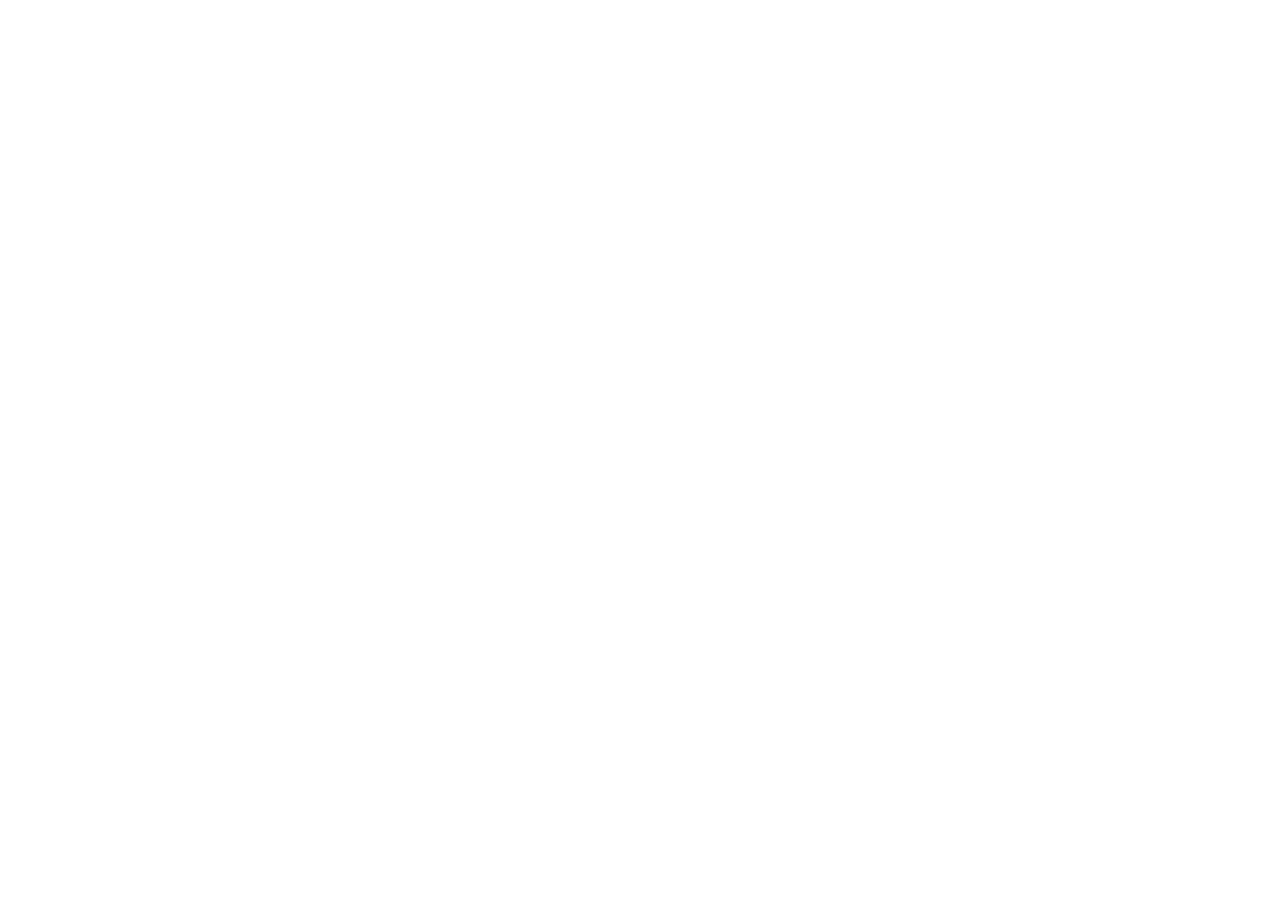
==== LandingPage/index.html @ 7dfa6366 "Landing Page" ====
<!DOCTYPE html>
<html lang="pt-br">
<head>
    <meta charset="UTF-8">
    <meta name="viewport" content="width=device-width, initial-scale=1.0">
    <title>Langing Page</title>
</head>
<body>
    
</body>
</html>
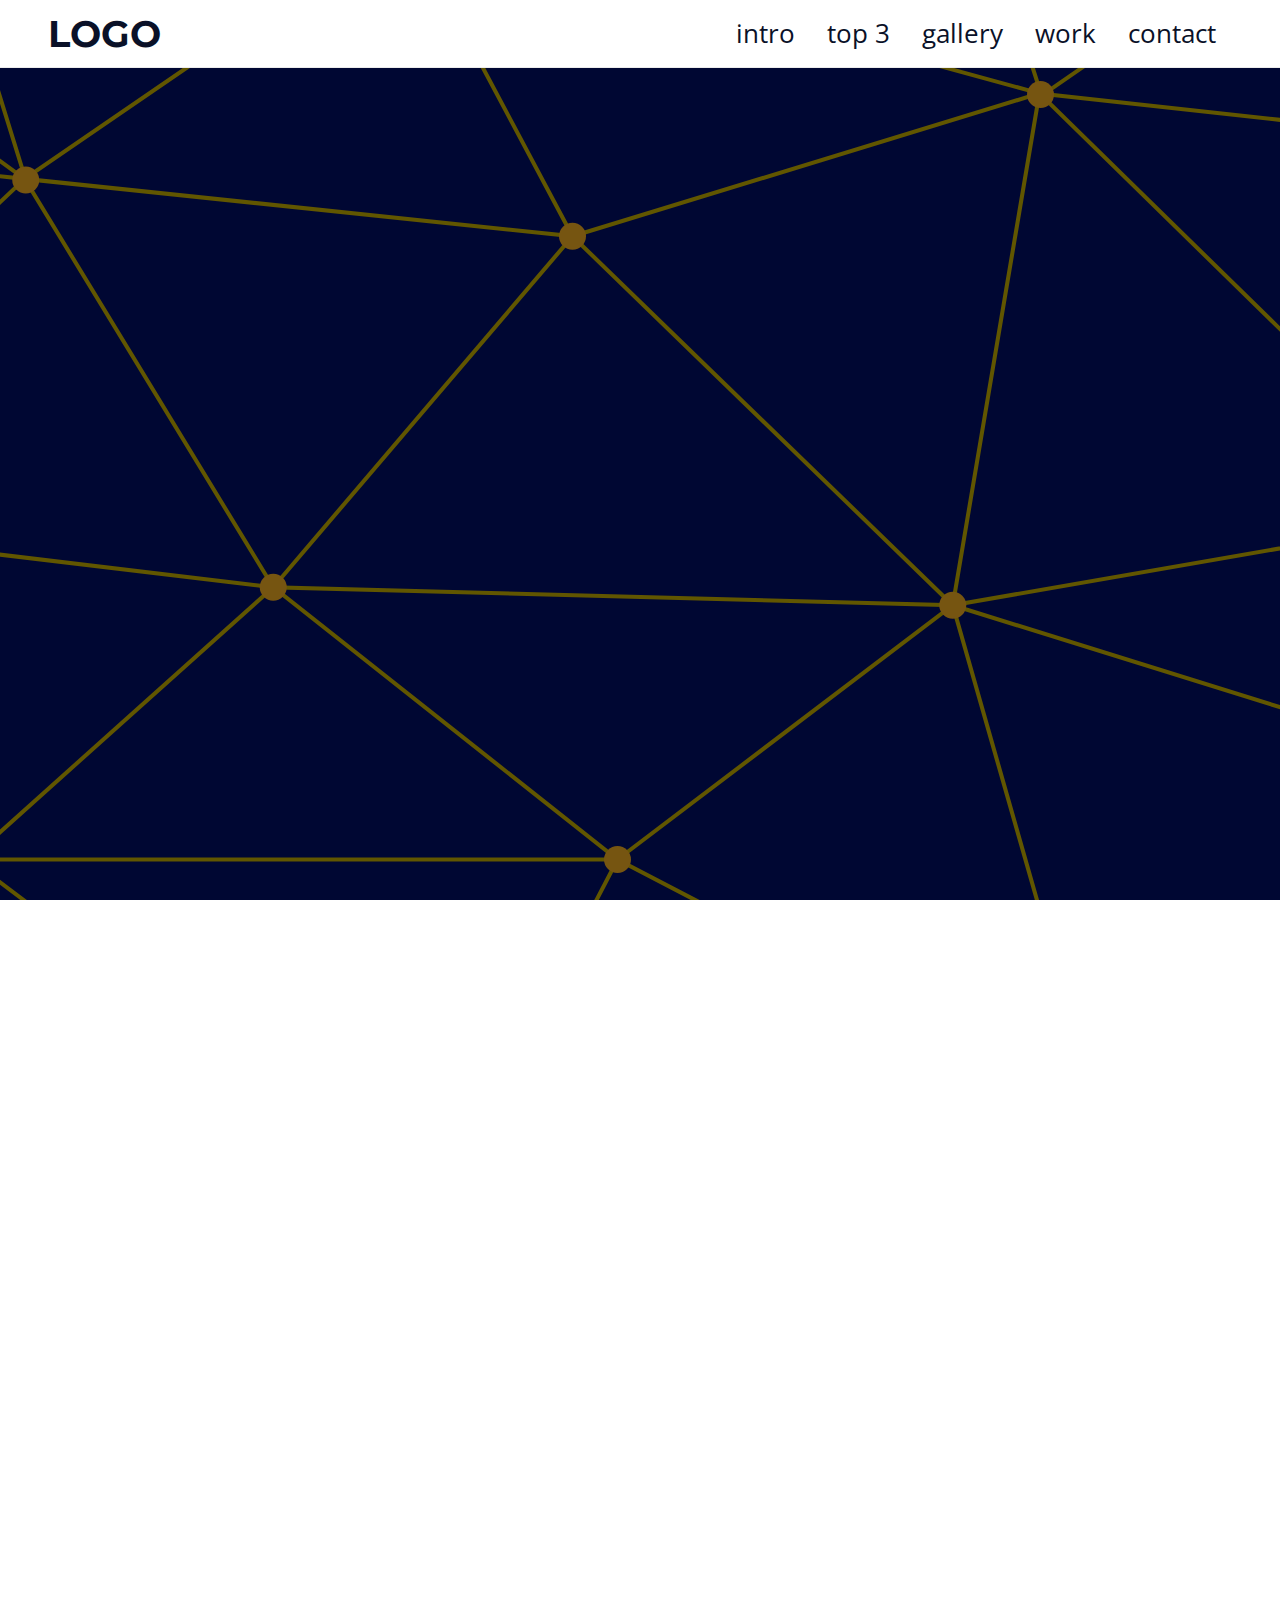
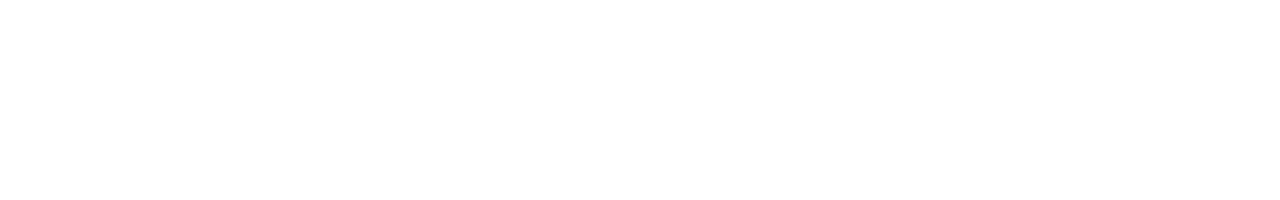
==== commit 5915b6fc: "Criando menu pt2" ====
--- a/LandingPage/index.html
+++ b/LandingPage/index.html
@@ -3,9 +3,29 @@
 <head>
     <meta charset="UTF-8">
     <meta name="viewport" content="width=device-width, initial-scale=1.0">
+    <link rel="stylesheet" href="css/style.css">
+    <link rel="preconnect" href="https://fonts.googleapis.com">
+    <link rel="preconnect" href="https://fonts.gstatic.com" crossorigin>
+    <link href="https://fonts.googleapis.com/css2?family=Montserrat:wght@900&family=Open+Sans:ital,wght@0,400;0,700;1,400&display=swap" rel="stylesheet">
     <title>Langing Page</title>
 </head>
-<body>
-    
+
+<body class="main-bg">
+    <aside class="menu white-bg">
+        <section class="main-content menu-content">
+        <h1><a href="">LOGO</a></h1>
+        <nav>
+            <ul>
+                <li><a href="#intro">intro</a></li>
+                <li><a href="#top 3">top 3</a></li>
+                <li><a href="">gallery</a></li>
+                <li><a href="">work</a></li>
+                <li><a href="">contact</a></li>
+            </ul>
+        </nav>
+        </section>
+    </aside>
+    <section class="section" id="intro"></section>
+    <section class="section white-bg" id="top 3"></section>
 </body>
 </html>--- a/LandingPage/css/style.css
+++ b/LandingPage/css/style.css
@@ -0,0 +1,115 @@
+:root{
+    --primary-color:#0A1128;
+    --white-color: #FFFF;
+    --light-gray-color: #ececec;
+    --secundary-color: crimson;
+    --gap: 3rem;
+}
+
+*{
+    margin: 0;
+    padding: 0;
+}
+
+/*font-family: 'Montserrat', sans-serif;
+font-family: 'Open Sans', sans-serif;*/
+
+html{
+    font-size: 62,5%;
+}
+
+body{
+    font-family: 'Open Sans', sans-serif;
+    font-size: 2rem;
+    color: var(--primary-color);
+}
+
+h1, h2, h3, h4, h5, h6{
+    font-family: 'Montserrat', sans-serif;
+}
+
+h1{
+    font-size: 60px;
+    text-transform: uppercase;
+}
+
+a{
+    text-decoration: none;
+}
+
+.main-bg{
+    background-image: url('../img/main.svg');
+    background-size: cover;
+    background-position: center center;
+    color: var(--white-color);
+}
+
+.white-bg{
+    background: var(--white-color);
+}
+
+.main-content{
+    max-width: 120rem;
+    margin: 0 auto;
+    padding: var(--gap);
+}
+
+.section{
+    min-height: 100vh;
+}
+
+.menu{
+    position: fixed;
+    top: 0;
+    left: 0;
+    right: 0;
+    width: 100%;
+    border-bottom: 0.1rem solid var(--light-gray-color);
+}
+
+.menu h1{
+ font-size: 2.3rem;
+}
+
+.menu h1 a{
+    color: var(--primary-color);
+    
+}
+
+.menu-content{
+    display: flex;
+    justify-content: space-between;
+    align-items: center;
+    padding-top: 0;
+    padding-bottom: 0;
+}
+
+.menu ul{
+    list-style: none;
+    display: flex;
+}
+
+.menu ul li a{
+    display: block;
+    padding: 1rem;
+    font-size: 1.6rem;
+    color: var(--primary-color);
+    position: relative;
+    
+}
+
+.menu ul li a::after{
+    content: '';
+    position: absolute;
+    bottom: 0.5rem;
+    left: 25%;
+    width: 0;
+    height: 0.2rem;
+    background:var(--secundary-color
+    );
+    transition: all 300ms ease-in-out;
+}
+
+.menu ul li a:hover::after{
+    width: 50%;
+}
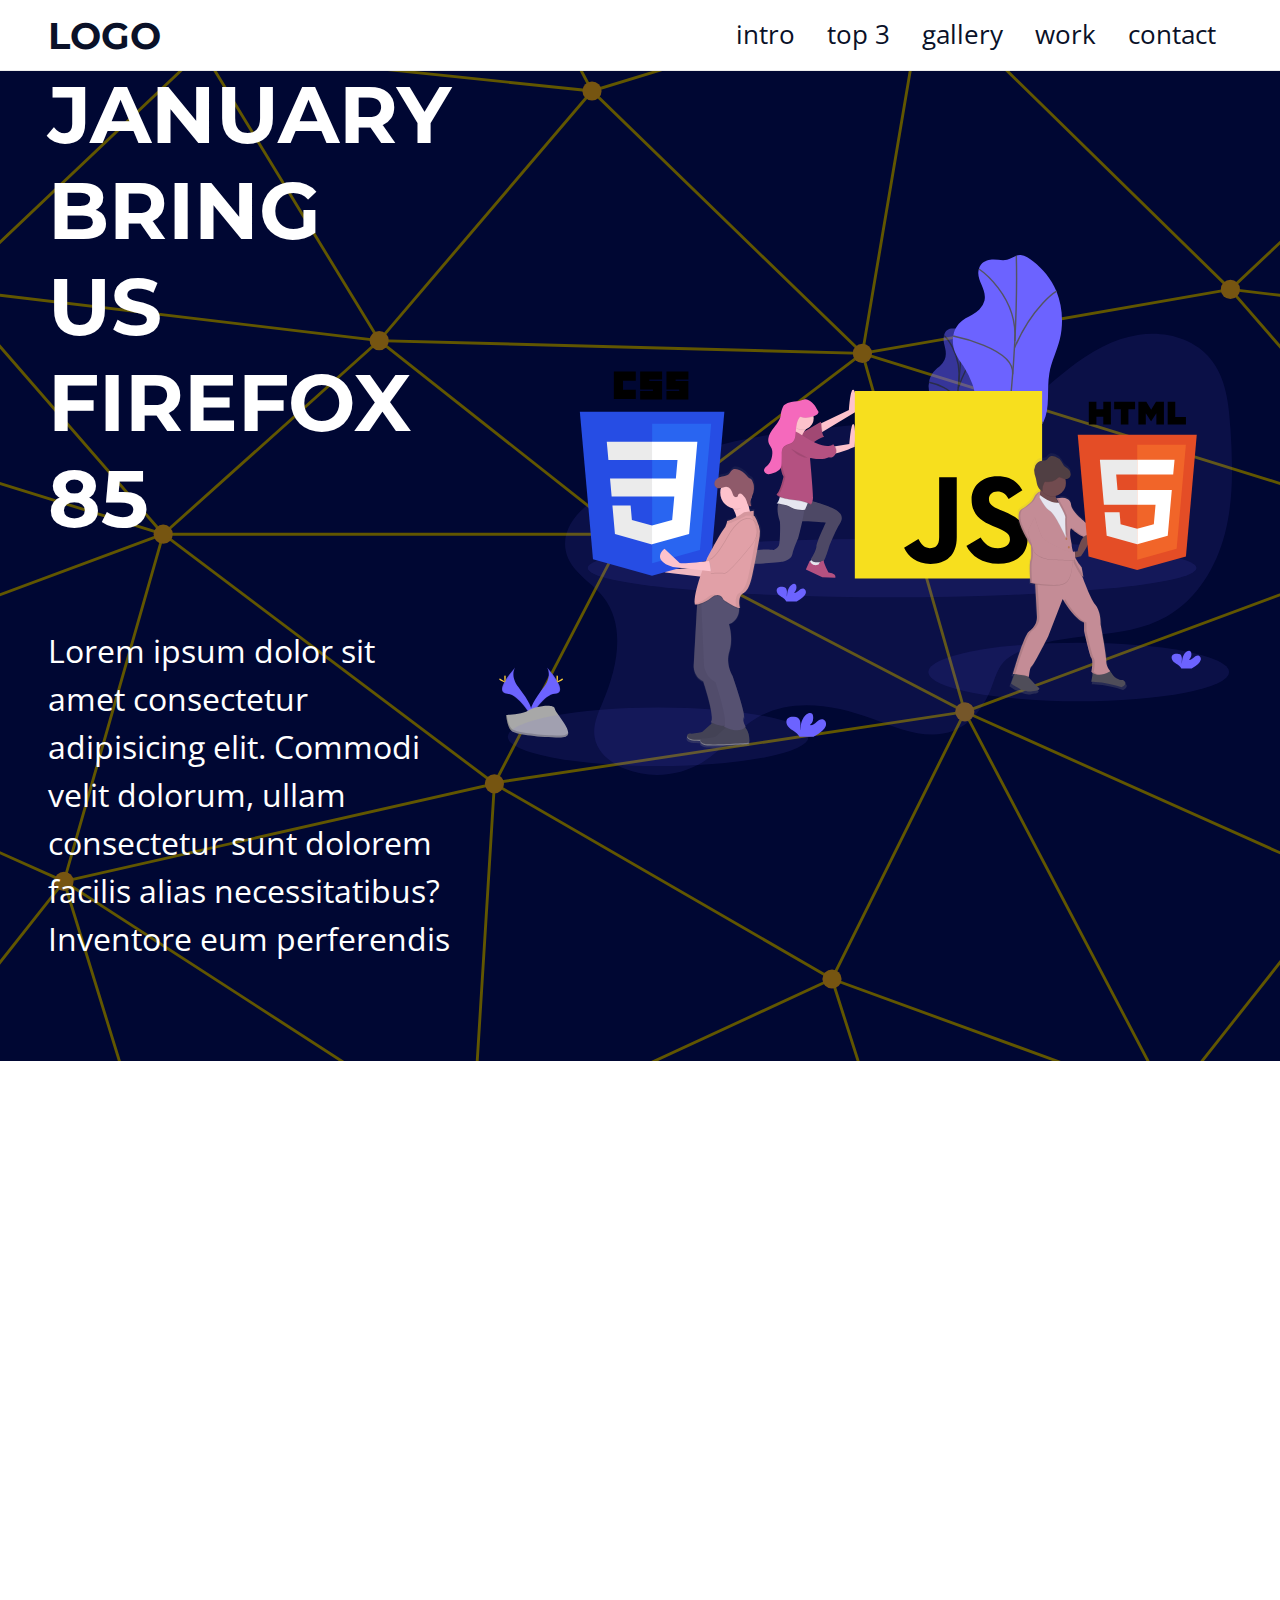
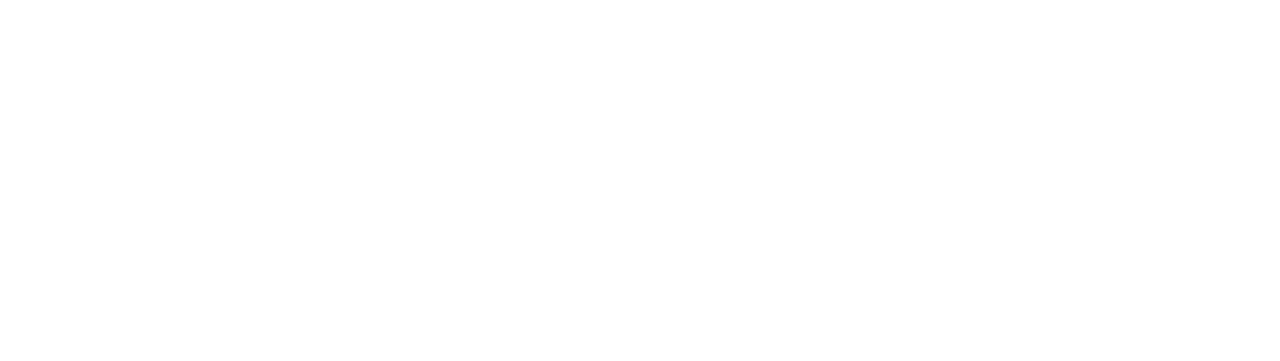
==== commit ea2b9beb: "Seção Intro" ====
--- a/LandingPage/index.html
+++ b/LandingPage/index.html
@@ -12,7 +12,7 @@
 
 <body class="main-bg">
     <aside class="menu white-bg">
-        <section class="main-content menu-content">
+        <div class="main-content menu-content">
         <h1><a href="">LOGO</a></h1>
         <nav>
             <ul>
@@ -23,9 +23,26 @@
                 <li><a href="">contact</a></li>
             </ul>
         </nav>
-        </section>
+    </div>
     </aside>
-    <section class="section" id="intro"></section>
-    <section class="section white-bg" id="top 3"></section>
+
+    <div class="menu-spacing"></div>
+
+    <section class="main-bg section" id="intro">
+      <div class="main-content intro-content">
+        <div class="intro-text-content">
+        <h2>JANUARY BRING US FIREFOX 85</h2>
+        <p>Lorem ipsum dolor sit amet consectetur adipisicing elit. Commodi velit dolorum, ullam consectetur sunt dolorem facilis alias necessitatibus? Inventore eum perferendis</p>
+        </div>
+    
+        <div class="intro-img">
+        <img src="img/undraw_static_assets_rpm6.svg" alt="">
+        </div>
+      </div>
+    </section>
+
+    <section class="white-bg section" id="top 3">
+
+    </section>
 </body>
 </html>--- a/LandingPage/css/style.css
+++ b/LandingPage/css/style.css
@@ -22,6 +22,7 @@
     font-family: 'Open Sans', sans-serif;
     font-size: 2rem;
     color: var(--primary-color);
+    line-height: 1.5;
 }
 
 h1, h2, h3, h4, h5, h6{
@@ -64,6 +65,7 @@
     left: 0;
     right: 0;
     width: 100%;
+    z-index: 1;
     border-bottom: 0.1rem solid var(--light-gray-color);
 }
 
@@ -73,7 +75,6 @@
 
 .menu h1 a{
     color: var(--primary-color);
-    
 }
 
 .menu-content{
@@ -105,11 +106,41 @@
     left: 25%;
     width: 0;
     height: 0.2rem;
-    background:var(--secundary-color
-    );
+    background:var(--secundary-color);
     transition: all 300ms ease-in-out;
 }
 
 .menu ul li a:hover::after{
     width: 50%;
 }
+
+.menu-spacing{
+    height: 65px;
+}
+
+.intro-content{
+    position: relative;
+    top: -3rem;
+    display: grid;
+    grid-template-columns: 1fr 2fr;
+    gap: var(--gap);
+    height: 100vh;
+}
+
+.intro-text-content, .intro-img{
+    display: flex;
+    flex-flow: column wrap;
+    justify-content: center;
+}
+
+.intro-text-content h2{
+    font-size: 5rem;
+    margin-bottom: 5rem;
+    text-transform: uppercase;
+    line-height: 1.2;
+}
+
+.intro-img img{
+    max-width: 100%;
+    height: auto;
+}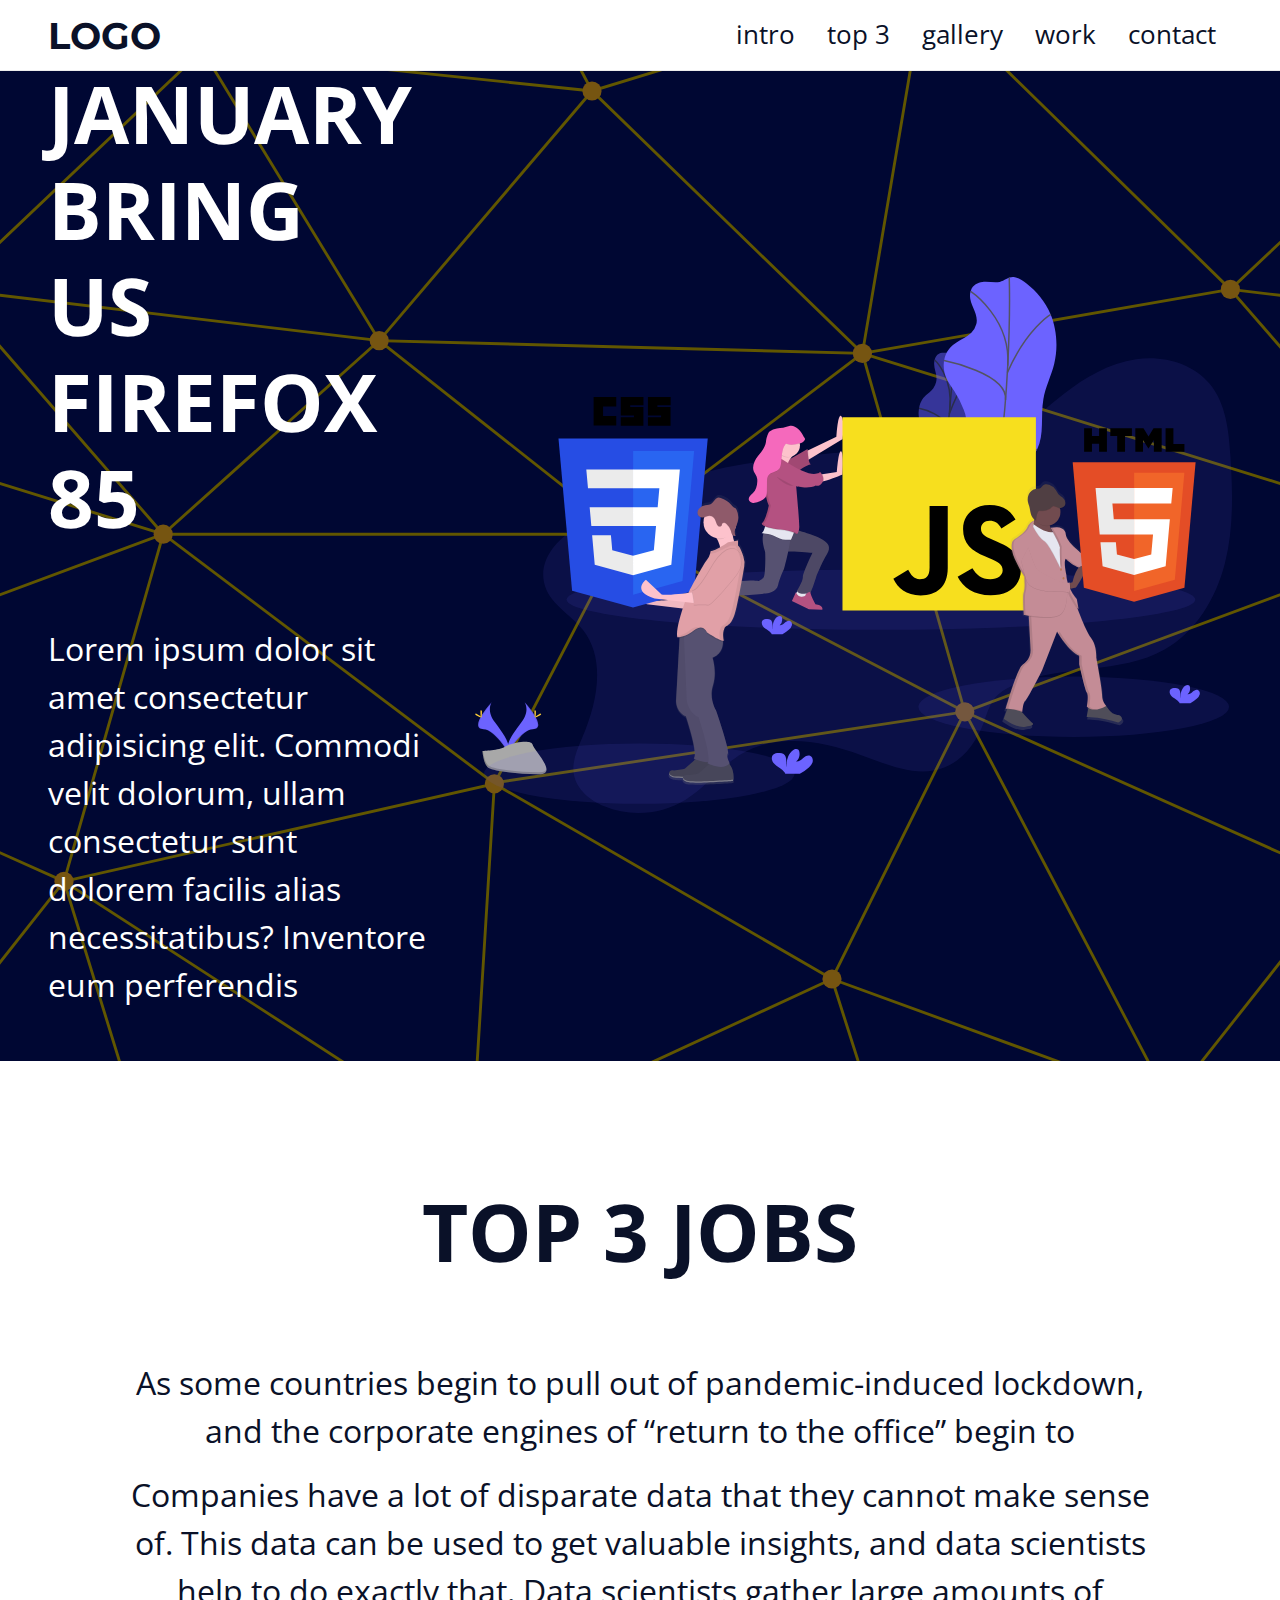
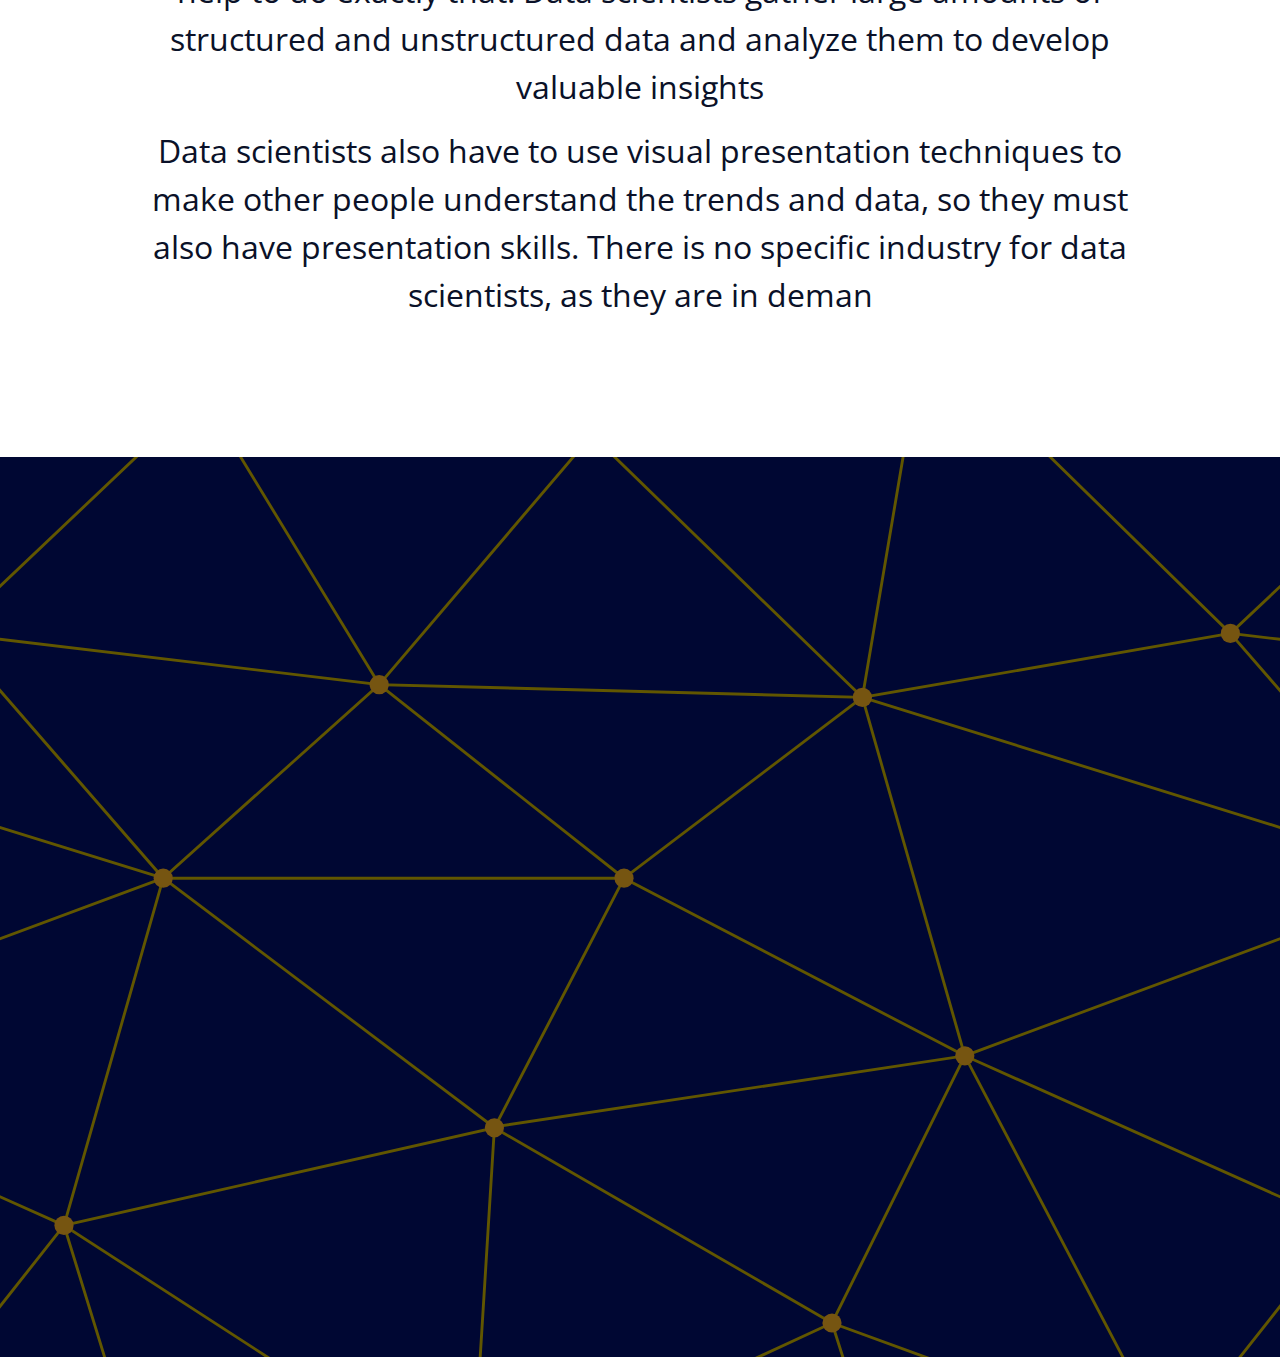
==== commit 3c72366e: "Seção top3" ====
--- a/LandingPage/index.html
+++ b/LandingPage/index.html
@@ -18,7 +18,7 @@
             <ul>
                 <li><a href="#intro">intro</a></li>
                 <li><a href="#top 3">top 3</a></li>
-                <li><a href="">gallery</a></li>
+                <li><a href="#gallery">gallery</a></li>
                 <li><a href="">work</a></li>
                 <li><a href="">contact</a></li>
             </ul>
@@ -36,13 +36,26 @@
         </div>
     
         <div class="intro-img">
-        <img src="img/undraw_static_assets_rpm6.svg" alt="">
+        <img src="img/undraw_static_assets_rpm6.svg" alt="Imagem ilustrativa de html, css e java script">
         </div>
       </div>
     </section>
 
     <section class="white-bg section" id="top 3">
+        <div class="main-content top3-content">
+        <h2>top 3 jobs</h2>
+        <p>As some countries begin to pull out of pandemic-induced lockdown, and the corporate engines of “return to the office” begin to</p>
+        <p>
+            Companies have a lot of disparate data that they cannot make sense of. This data can be used to get valuable insights, and data scientists help to do exactly that. Data scientists gather large amounts of structured and unstructured data and analyze them to develop valuable insights
+        </p>
+        <p>
+            Data scientists also have to use visual presentation techniques to make other people understand the trends and data, so they must also have presentation skills. There is no specific industry for data scientists, as they are in deman
+        </p>
+        </div>
+    </section>
 
+    <section class="main-bg section" id="gallery">
+        <div></div>
     </section>
 </body>
 </html>--- a/LandingPage/css/style.css
+++ b/LandingPage/css/style.css
@@ -16,6 +16,7 @@
 
 html{
     font-size: 62,5%;
+    scroll-behavior: smooth;
 }
 
 body{
@@ -25,8 +26,15 @@
     line-height: 1.5;
 }
 
-h1, h2, h3, h4, h5, h6{
+h1, h3, h4, h5, h6{
     font-family: 'Montserrat', sans-serif;
+}
+
+h2{
+    font-size: 5rem;
+    margin-bottom: 5rem;
+    text-transform: uppercase;
+    line-height: 1.2;
 }
 
 h1{
@@ -47,6 +55,7 @@
 
 .white-bg{
     background: var(--white-color);
+    color: var(--primary-color)
 }
 
 .main-content{
@@ -133,14 +142,22 @@
     justify-content: center;
 }
 
-.intro-text-content h2{
-    font-size: 5rem;
-    margin-bottom: 5rem;
-    text-transform: uppercase;
-    line-height: 1.2;
-}
+
 
 .intro-img img{
     max-width: 100%;
     height: auto;
+}
+
+.top3-content{
+    max-width: 64rem;
+    display: flex;
+    flex-flow: column wrap;
+    justify-content: center;
+    height: 100vh;
+    text-align: center;
+}
+
+p{
+margin-bottom: 1rem;
 }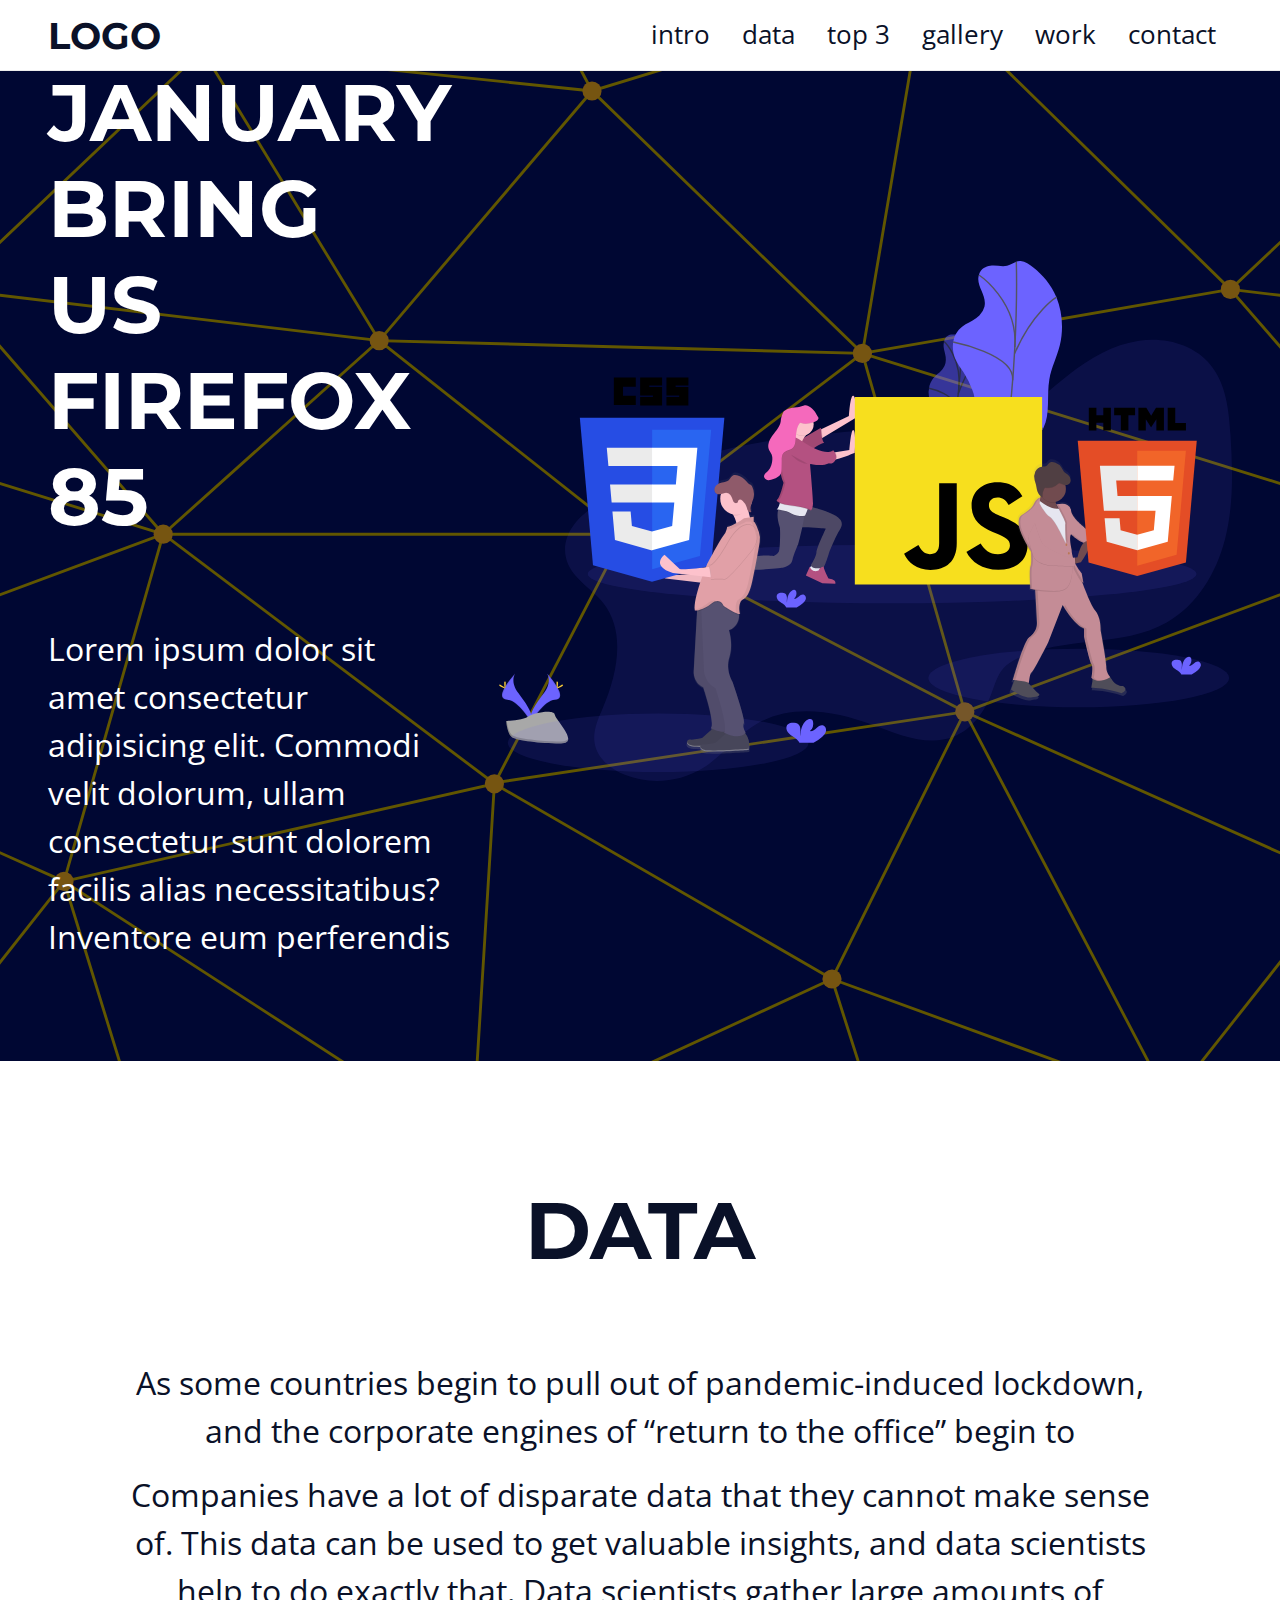
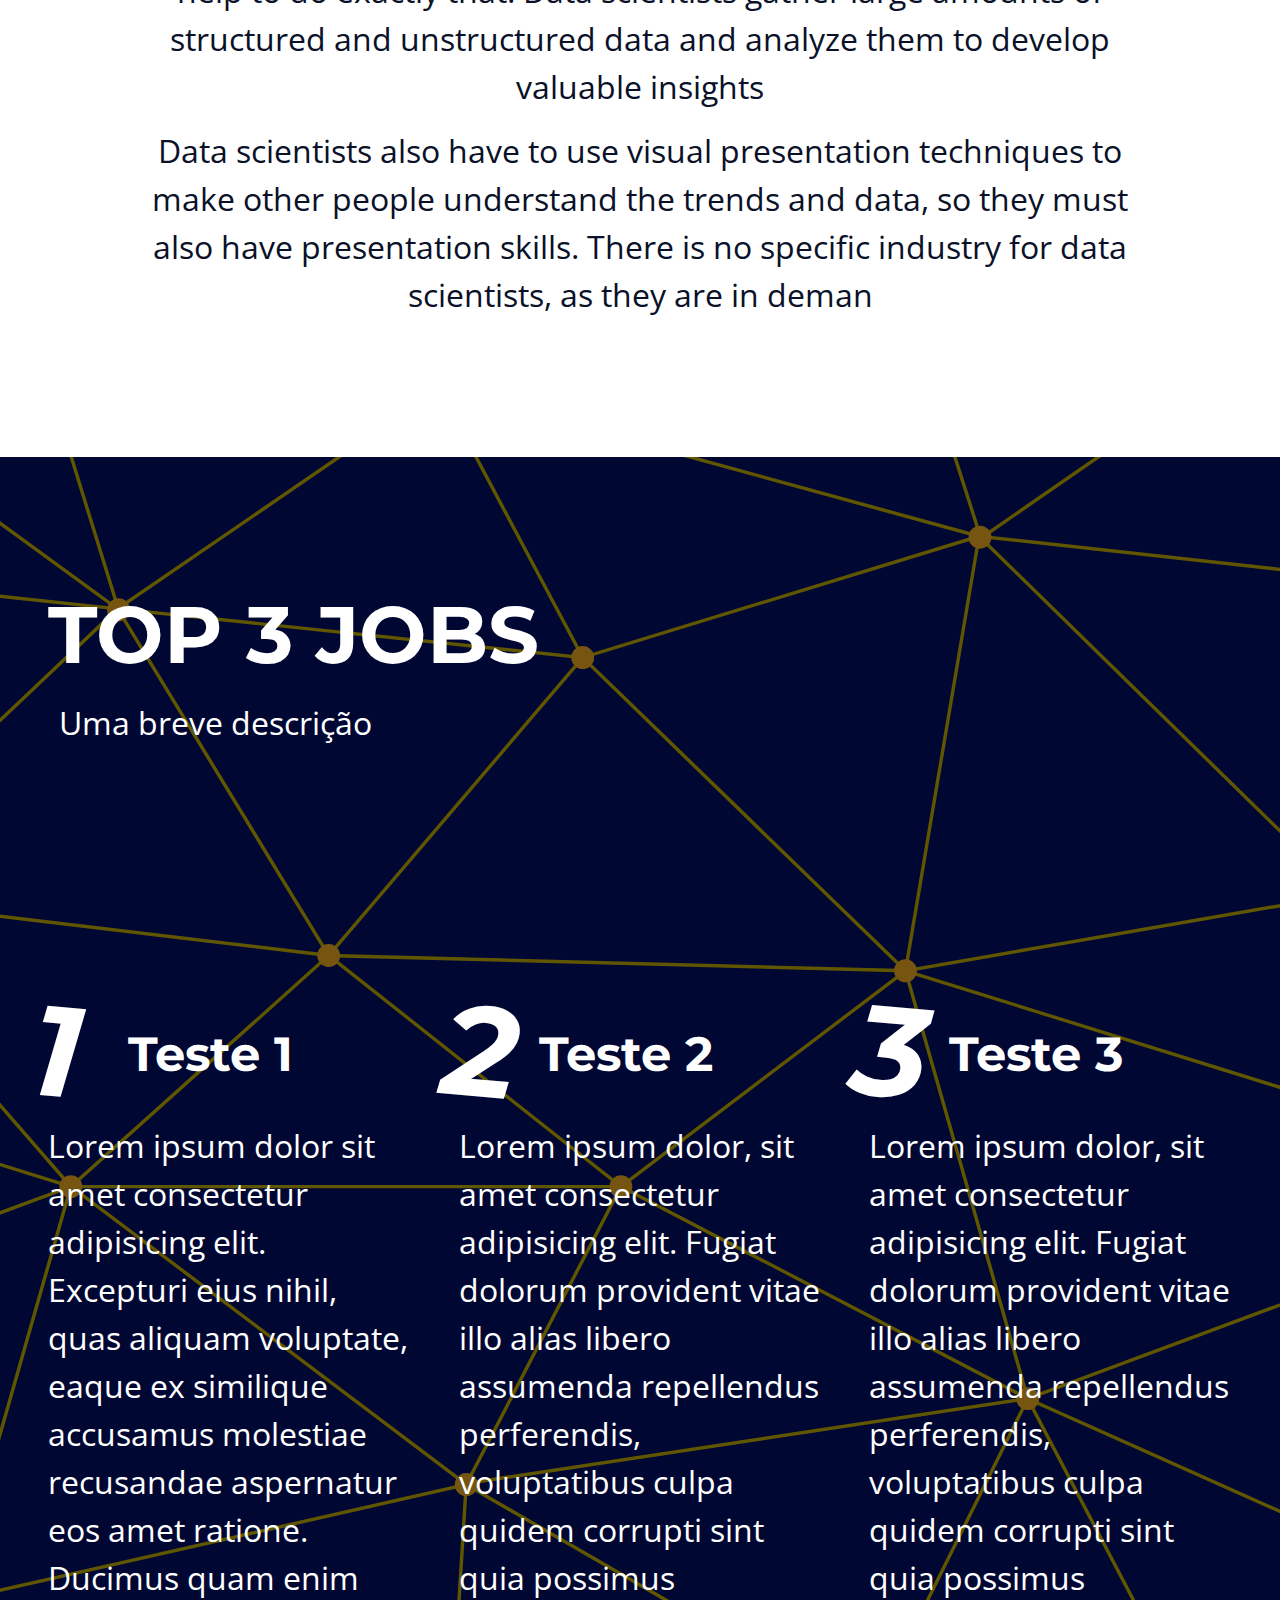
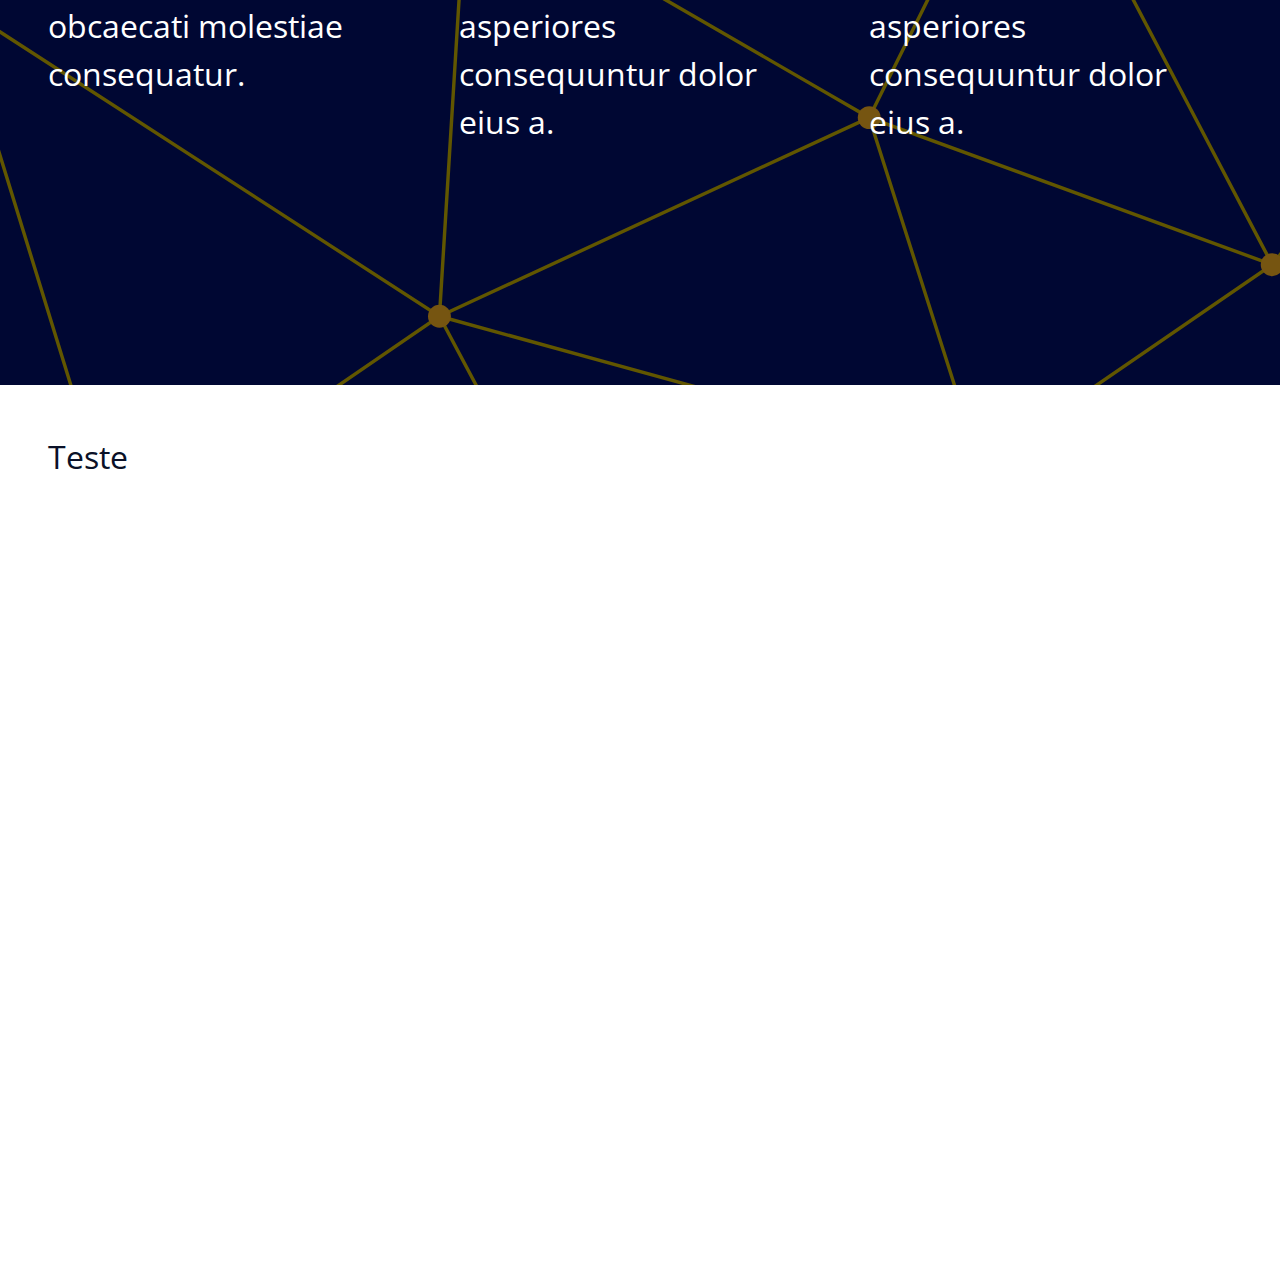
==== commit f741c8e0: "Seção grid" ====
--- a/LandingPage/index.html
+++ b/LandingPage/index.html
@@ -17,7 +17,8 @@
         <nav>
             <ul>
                 <li><a href="#intro">intro</a></li>
-                <li><a href="#top 3">top 3</a></li>
+                <li><a href="#top 3">data</a></li>
+                <li><a href="#grid-one">top 3</a></li>
                 <li><a href="#gallery">gallery</a></li>
                 <li><a href="">work</a></li>
                 <li><a href="">contact</a></li>
@@ -43,7 +44,7 @@
 
     <section class="white-bg section" id="top 3">
         <div class="main-content top3-content">
-        <h2>top 3 jobs</h2>
+        <h2>data</h2>
         <p>As some countries begin to pull out of pandemic-induced lockdown, and the corporate engines of “return to the office” begin to</p>
         <p>
             Companies have a lot of disparate data that they cannot make sense of. This data can be used to get valuable insights, and data scientists help to do exactly that. Data scientists gather large amounts of structured and unstructured data and analyze them to develop valuable insights
@@ -54,8 +55,31 @@
         </div>
     </section>
 
-    <section class="main-bg section" id="gallery">
-        <div></div>
+    <section class="main-bg section grid-one" id="grid-one">
+        <div class="main-content grid-one-content">
+            <h2 class="grid-heading">top 3 jobs</h2>
+            <p class="grid-descrip">Uma breve descrição</p>
+            <div class="grid">
+                <article>
+            <h3>Teste 1</h3>
+            <p>Lorem ipsum dolor sit amet consectetur adipisicing elit. Excepturi eius nihil, quas aliquam voluptate, eaque ex similique accusamus molestiae recusandae aspernatur eos amet ratione. Ducimus quam enim obcaecati molestiae consequatur.</p>
+                </article>
+                <article>
+            <h3>Teste 2</h3>
+            <p>Lorem ipsum dolor, sit amet consectetur adipisicing elit. Fugiat dolorum provident vitae illo alias libero assumenda repellendus perferendis, voluptatibus culpa quidem corrupti sint quia possimus asperiores consequuntur dolor eius a.</p>
+                </article>
+                <article>
+            <h3>Teste 3</h3>
+            <p>Lorem ipsum dolor, sit amet consectetur adipisicing elit. Fugiat dolorum provident vitae illo alias libero assumenda repellendus perferendis, voluptatibus culpa quidem corrupti sint quia possimus asperiores consequuntur dolor eius a.</p>
+                </article>
+            </div>
+        </div>
+    </section>
+
+    <section class="section white-bg" id="gallery">
+        <div class="main-content">
+            <p>Teste</p>
+        </div>
     </section>
 </body>
 </html>--- a/LandingPage/css/style.css
+++ b/LandingPage/css/style.css
@@ -26,7 +26,7 @@
     line-height: 1.5;
 }
 
-h1, h3, h4, h5, h6{
+h1,h2, h3, h4, h5, h6{
     font-family: 'Montserrat', sans-serif;
 }
 
@@ -159,5 +159,48 @@
 }
 
 p{
-margin-bottom: 1rem;
+    margin-bottom: 1rem;
+}
+
+.grid-one-content{
+    display: flex;
+    flex-flow: row wrap;
+    justify-content: left;
+    height: 150vh;
+    padding-top: 130px; 
+}
+
+.grid-heading h2{
+    margin-bottom: 1rem;
+}
+
+.grid-descrip{
+    margin-top: 7rem;
+    margin-left: -30rem;
+    padding-bottom: 5rem;
+}
+
+.grid{
+    display: grid;
+    grid-template-columns: repeat(3, 1fr);
+    gap: var(--gap);
+    counter-reset: gridcounter;
+}
+
+.grid h3{
+    font-size: 3rem;
+    position: relative;
+    padding-left: 5rem;
+    padding-bottom: 2rem;
+}
+
+.grid h3::before{
+    counter-increment: gridcounter;    
+    content: counter(gridcounter);
+    position: absolute;
+    font-size: 8rem;
+    font-style: italic;
+    top: -4rem;
+    left: -1rem;
+    transform: rotate(5deg);
 }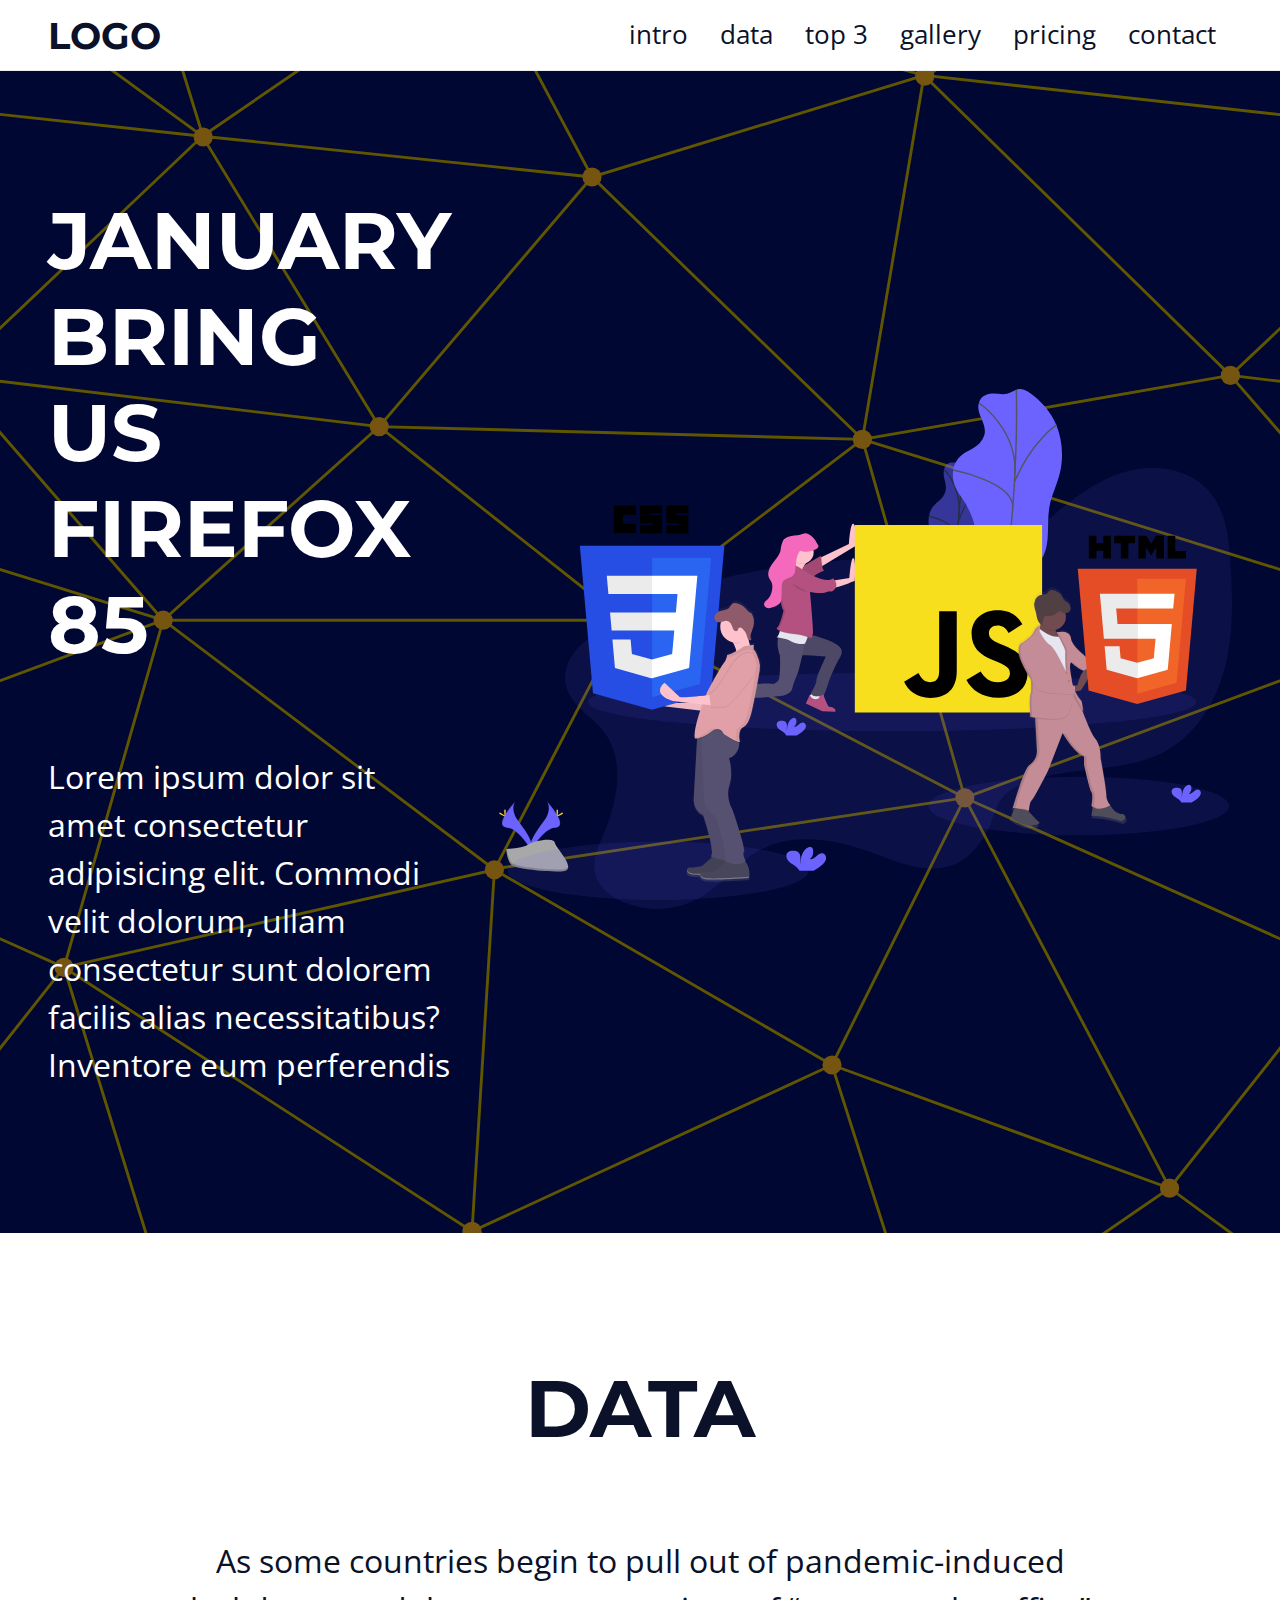
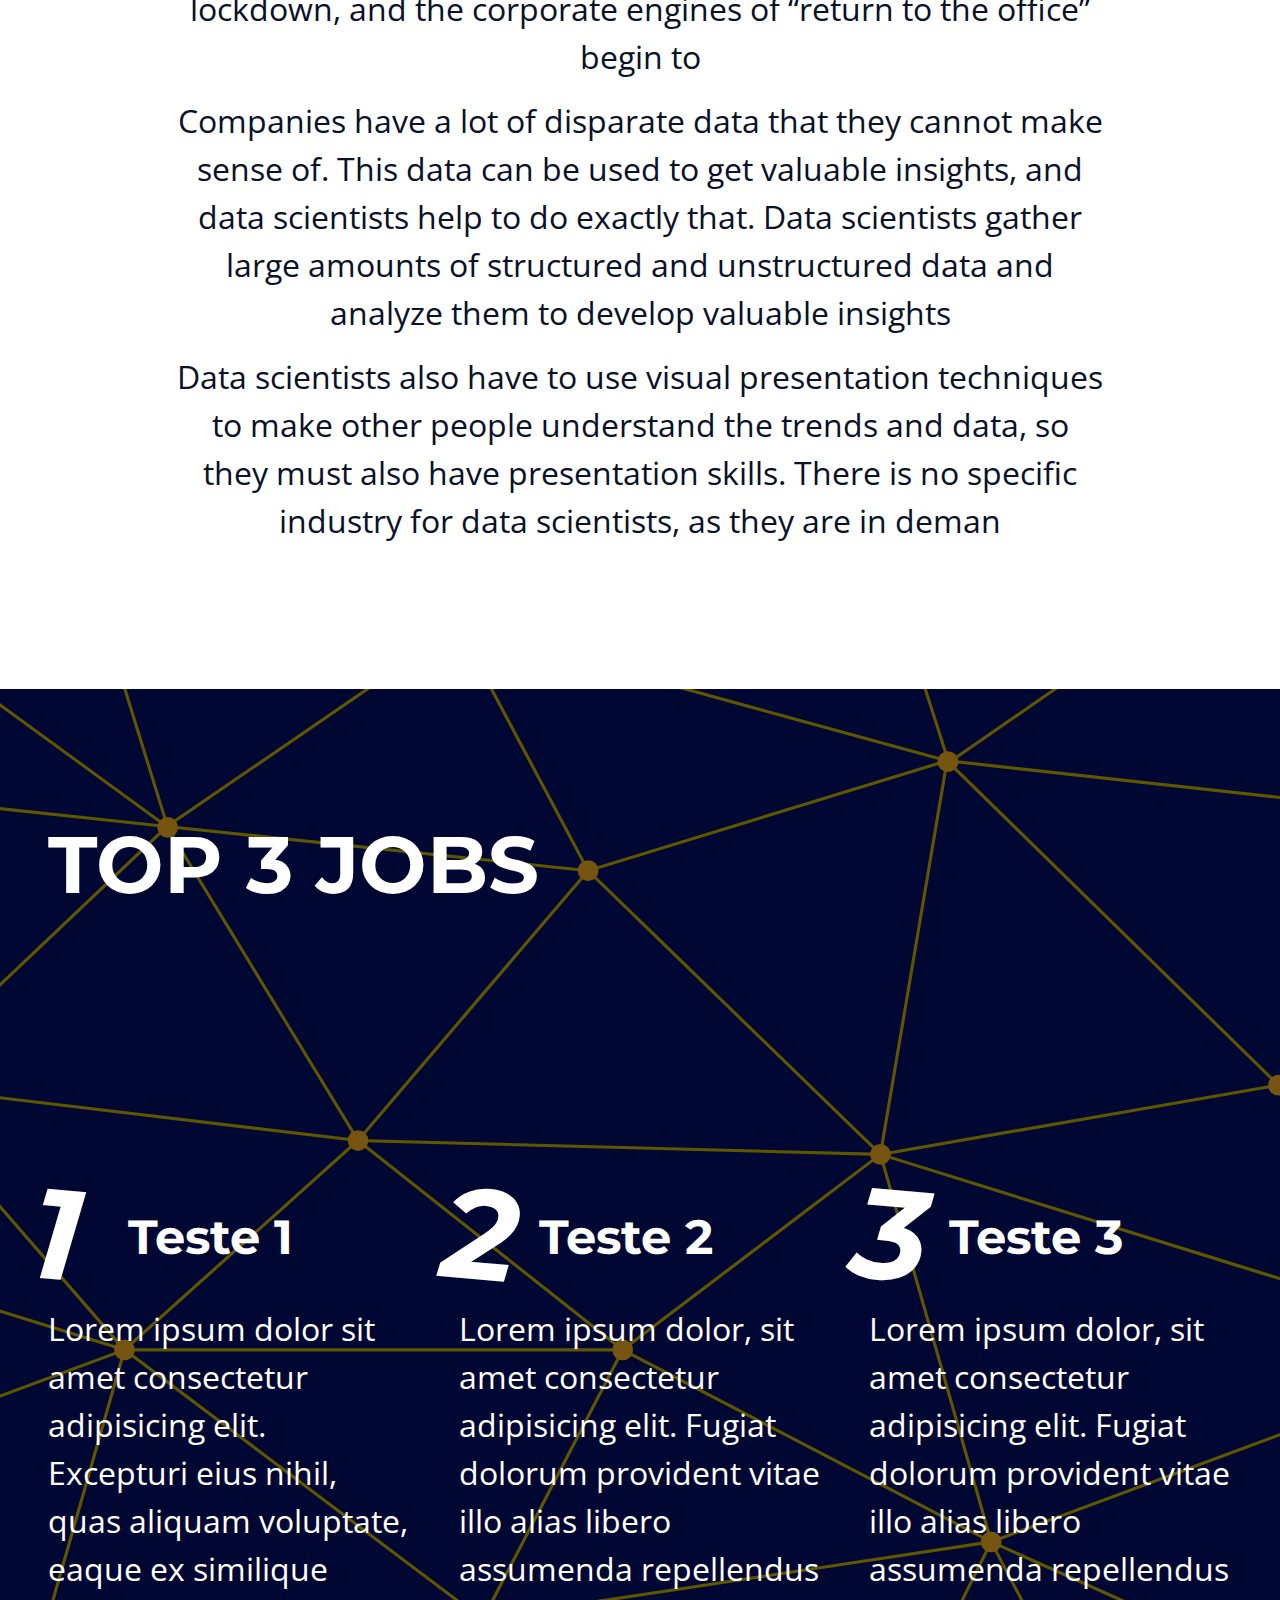
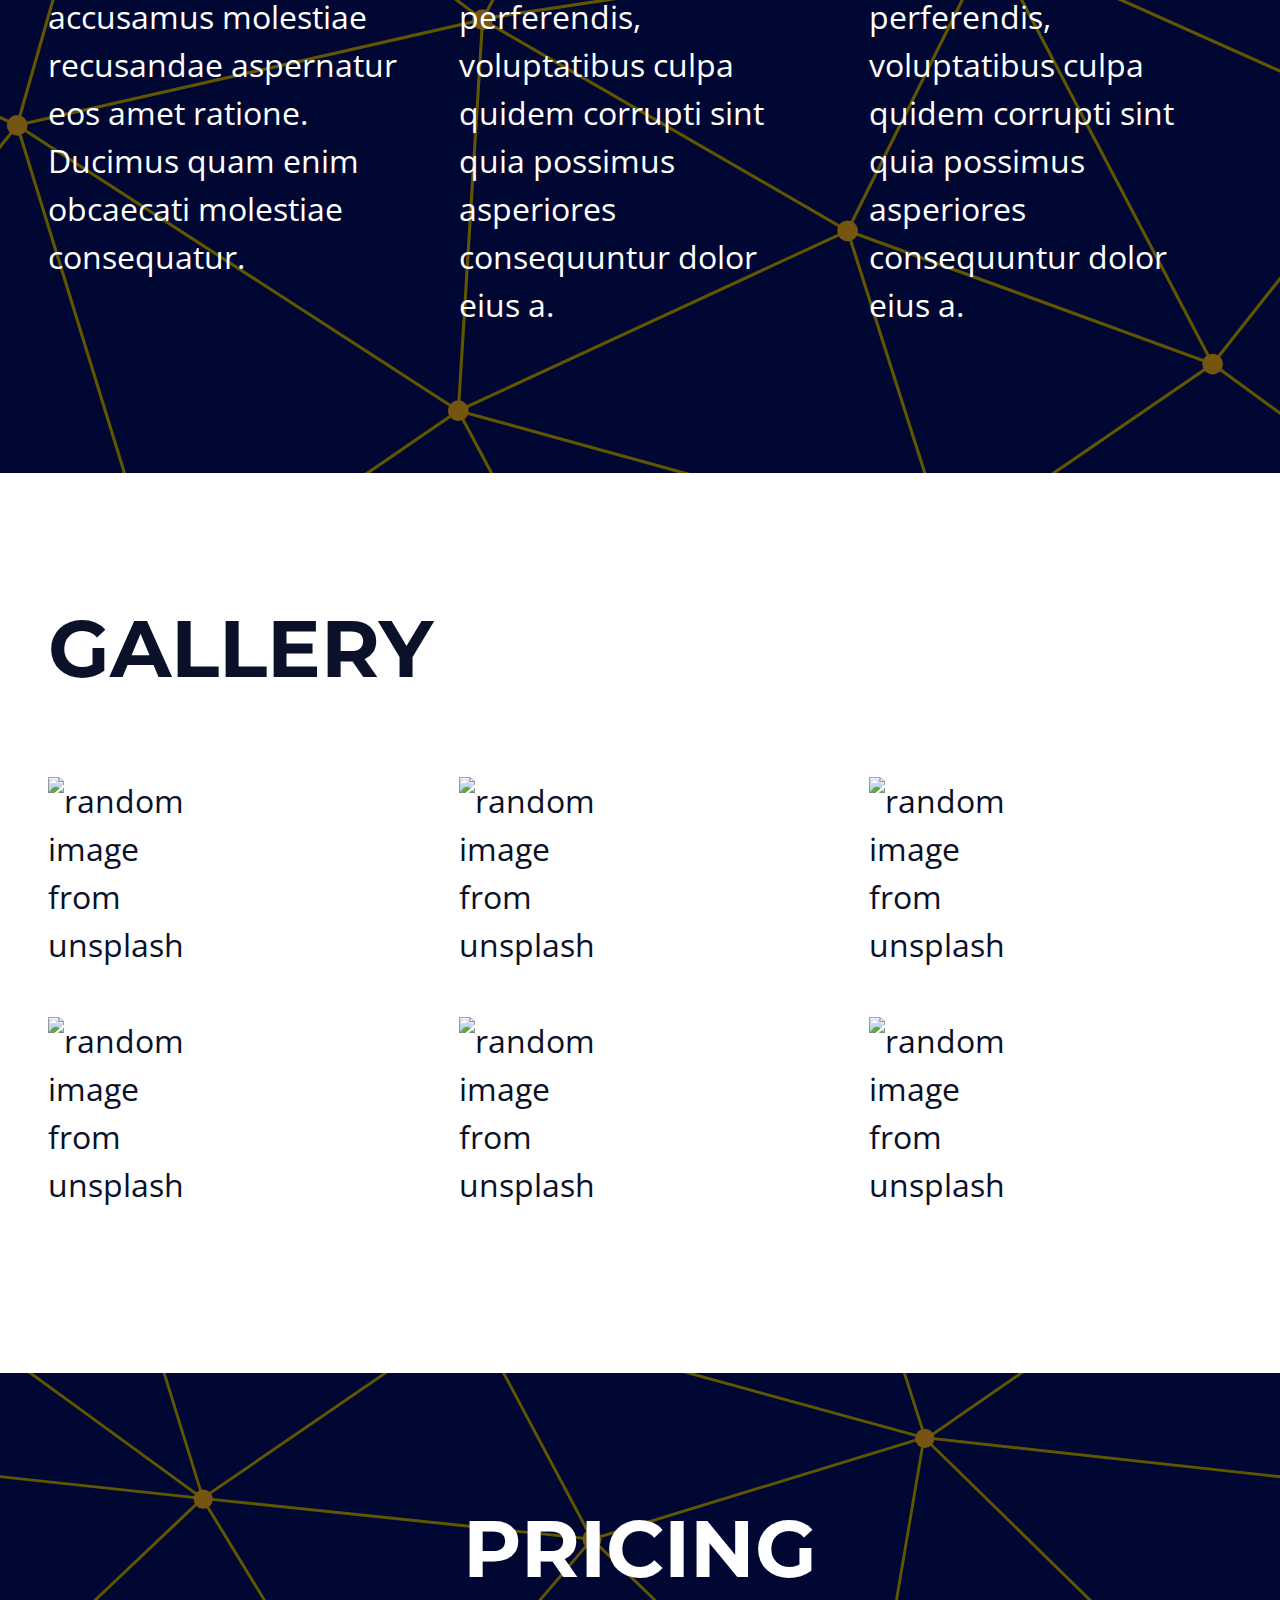
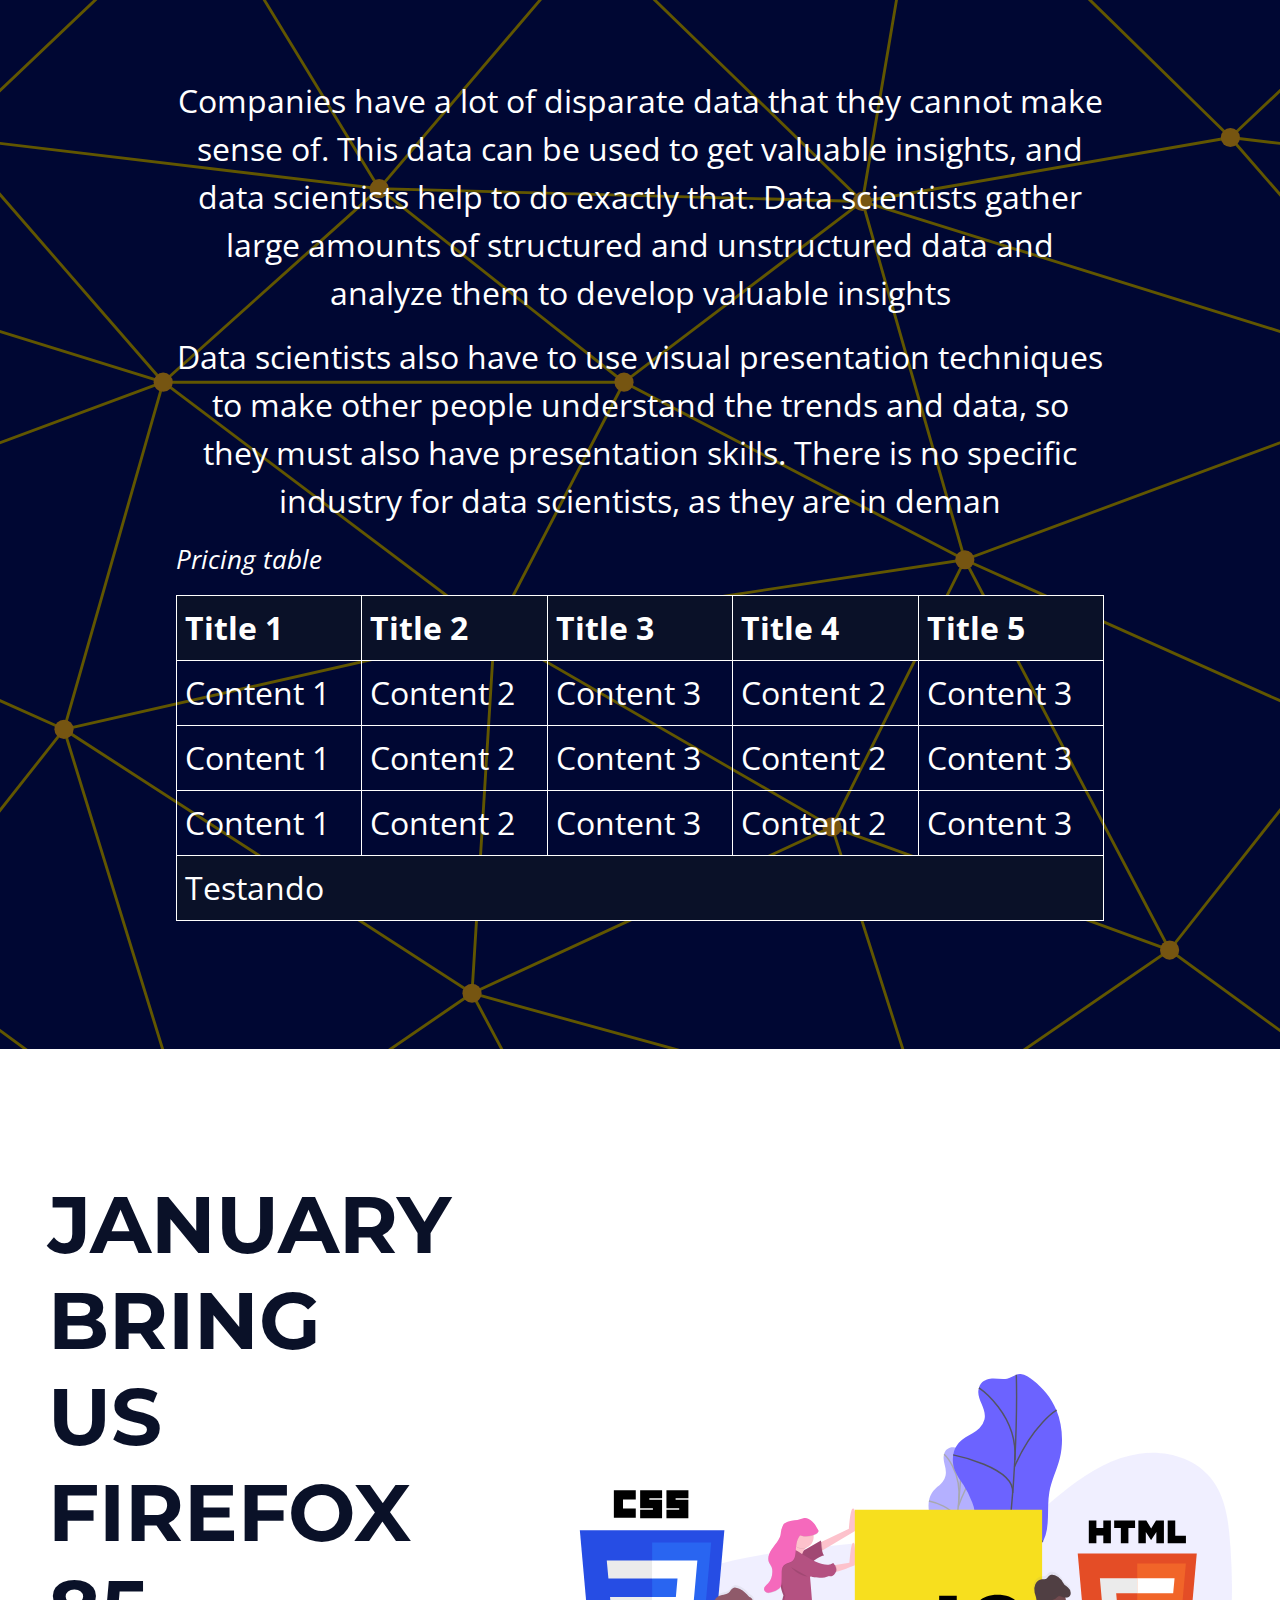
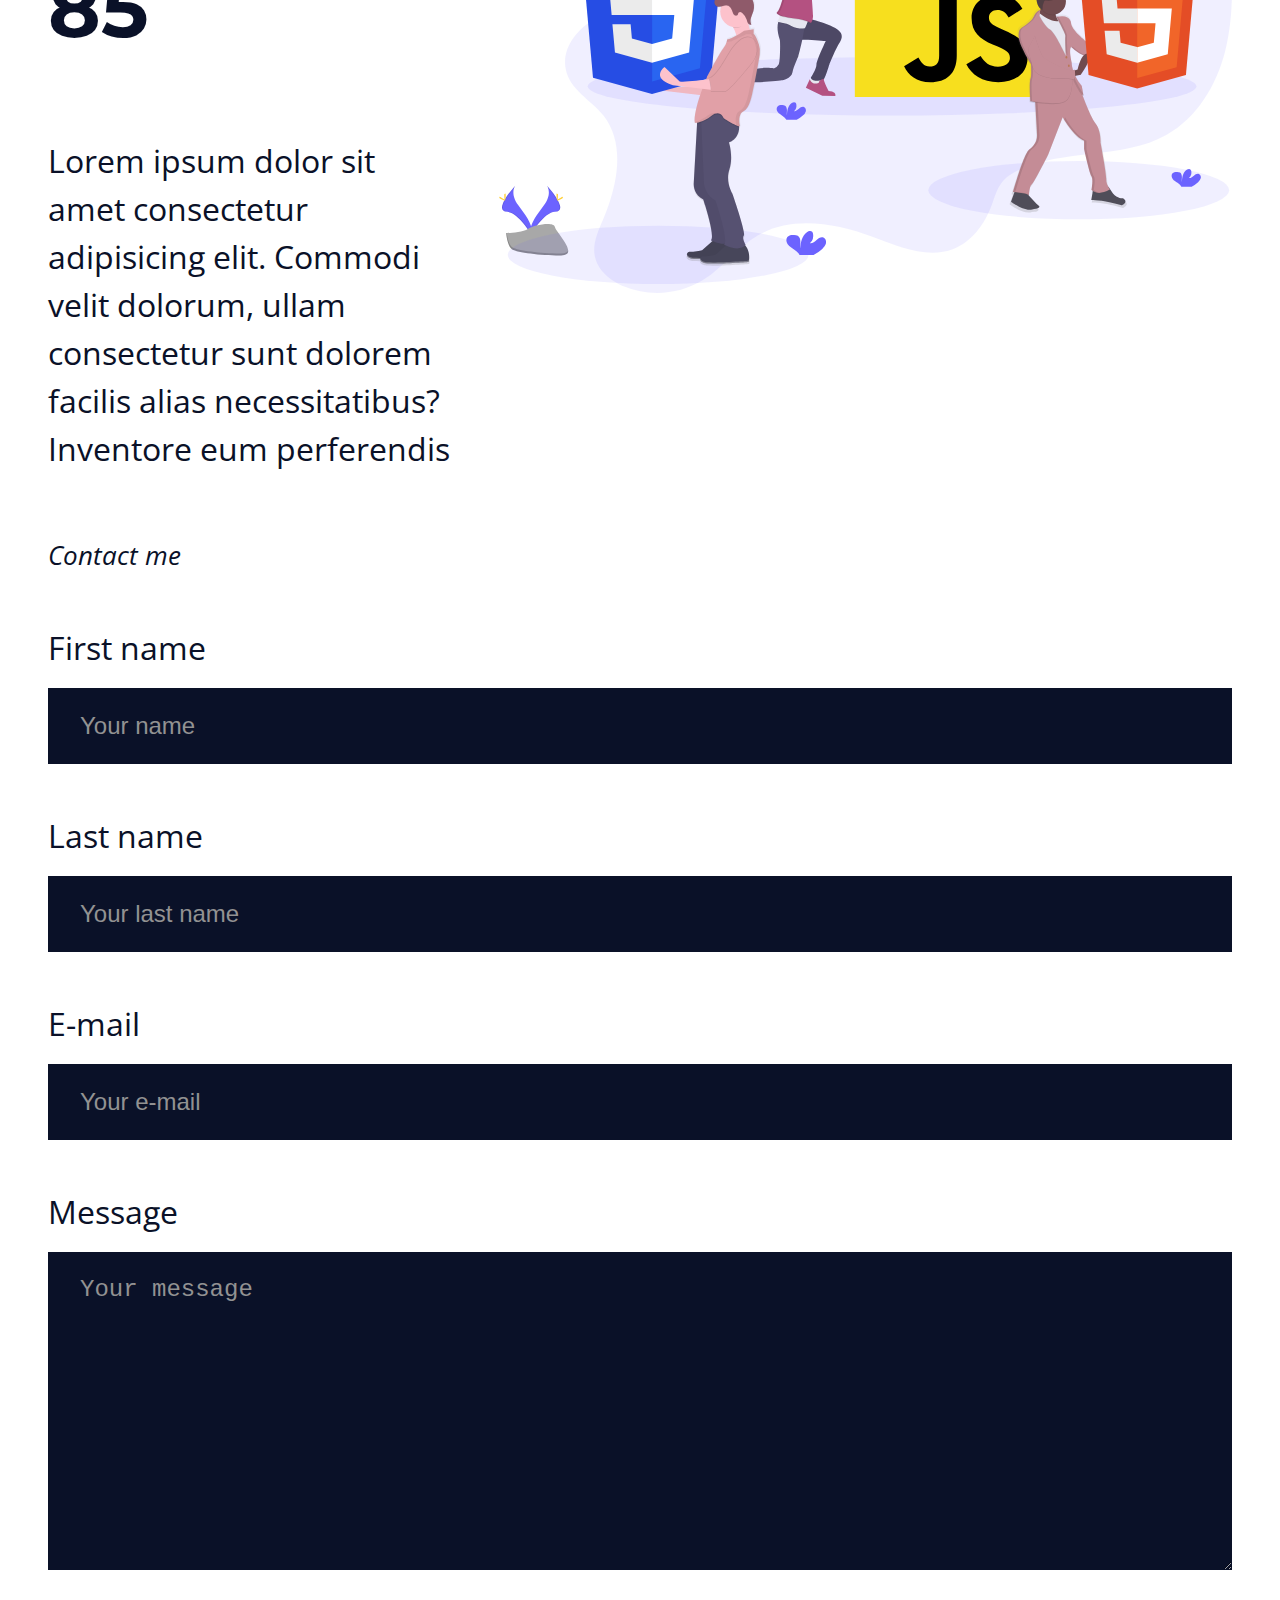
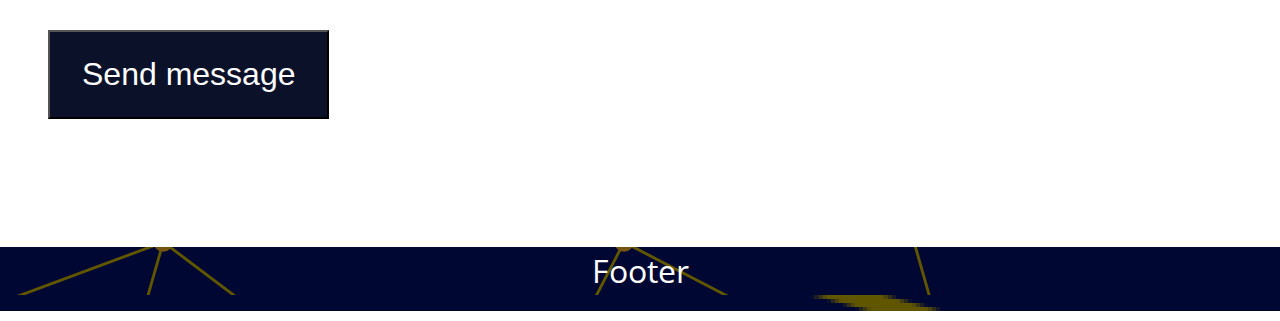
==== commit 55794af4: "Seção gallery e form, com @media" ====
--- a/LandingPage/index.html
+++ b/LandingPage/index.html
@@ -11,17 +11,20 @@
 </head>
 
 <body class="main-bg">
+
+    <input type="checkbox" aria-label="Close menu" role="button" class="close-menu" id="close-menu">
+    <label class="close-menu-label" for="close-menu" title="close-menu"></label>
     <aside class="menu white-bg">
         <div class="main-content menu-content">
         <h1><a href="">LOGO</a></h1>
         <nav>
-            <ul>
+            <ul onclick="getElementById('close-menu').checked = false">
                 <li><a href="#intro">intro</a></li>
                 <li><a href="#top 3">data</a></li>
                 <li><a href="#grid-one">top 3</a></li>
                 <li><a href="#gallery">gallery</a></li>
-                <li><a href="">work</a></li>
-                <li><a href="">contact</a></li>
+                <li><a href="#pricing">pricing</a></li>
+                <li><a href="#contact">contact</a></li>
             </ul>
         </nav>
     </div>
@@ -76,10 +79,131 @@
         </div>
     </section>
 
-    <section class="section white-bg" id="gallery">
-        <div class="main-content">
-            <p>Teste</p>
-        </div>
-    </section>
+    <section class="section white-bg grid-one" id="gallery">
+        <div class="main-content grid-one-content">
+            <h2 class="grid-heading ">gallery</h2>
+            <div class="grid">
+                    <div class="gallery-img">
+                        <img src="https://plus.unsplash.com/premium_photo-1686779700468-65bca92f0ef1?crop=entropy&cs=tinysrgb&fit=crop&fm=jpg&h=360&ixid=MnwxfDB8MXxyYW5kb218MHx8fHx8fHx8MTY4ODYwMDIyMA&ixlib=rb-4.0.3&q=80&w=360" alt="random image from unsplash">
+                    </div>
+                    <div class="gallery-img">
+                        <img src="https://images.unsplash.com/photo-1686174097378-e3b5ce2ccf06?crop=entropy&cs=tinysrgb&fit=crop&fm=jpg&h=360&ixid=MnwxfDB8MXxyYW5kb218MHx8fHx8fHx8MTY4ODYwMDMxMA&ixlib=rb-4.0.3&q=80&w=360" alt="random image from unsplash">
+                    </div>
+                    <div class="gallery-img">
+                        <img src="https://images.unsplash.com/photo-1684741891105-198c9a952a57?crop=entropy&cs=tinysrgb&fit=crop&fm=jpg&h=360&ixid=MnwxfDB8MXxyYW5kb218MHx8fHx8fHx8MTY4ODYwMDM0MQ&ixlib=rb-4.0.3&q=80&w=360" alt="random image from unsplash">
+                    </div>
+                    <div class="gallery-img">
+                        <img src="https://images.unsplash.com/photo-1686656446001-41af3994216b?crop=entropy&cs=tinysrgb&fit=crop&fm=jpg&h=360&ixid=MnwxfDB8MXxyYW5kb218MHx8fHx8fHx8MTY4ODYwMDM3MA&ixlib=rb-4.0.3&q=80&w=360" alt="random image from unsplash">
+                    </div>
+                    <div class="gallery-img">
+                        <img src="https://plus.unsplash.com/premium_photo-1685316143415-7a17667e3829?crop=entropy&cs=tinysrgb&fit=crop&fm=jpg&h=360&ixid=MnwxfDB8MXxyYW5kb218MHx8fHx8fHx8MTY4ODYwMDUxOQ&ixlib=rb-4.0.3&q=80&w=360" alt="random image from unsplash">
+                    </div>    
+                    <div class="gallery-img">
+                            <img src="https://images.unsplash.com/photo-1686704223360-4cd3d7dcd7b9?crop=entropy&cs=tinysrgb&fit=crop&fm=jpg&h=360&ixid=MnwxfDB8MXxyYW5kb218MHx8fHx8fHx8MTY4ODYwMDU0NA&ixlib=rb-4.0.3&q=80&w=360" alt="random image from unsplash">
+                    </div>
+              </div>
+        </div>
+    </section>
+
+    <section class="main-bg section" id="pricing">
+        <div class="main-content top3-content">
+        <h2>Pricing</h2>
+        <p>
+            Companies have a lot of disparate data that they cannot make sense of. This data can be used to get valuable insights, and data scientists help to do exactly that. Data scientists gather large amounts of structured and unstructured data and analyze them to develop valuable insights
+        </p>
+        <p>
+            Data scientists also have to use visual presentation techniques to make other people understand the trends and data, so they must also have presentation skills. There is no specific industry for data scientists, as they are in deman
+        </p>
+
+        <div class="responsive-table">
+        <table>
+            <caption>Pricing table</caption>
+
+            <thead>
+                <tr>
+                <th>Title 1</th>
+                <th>Title 2</th>
+                <th>Title 3</th>
+                <th>Title 4</th>
+                <th>Title 5</th>
+                </tr>
+            </thead>
+
+            <tbody>
+               <tr>
+                <td>Content 1</td>
+                <td>Content 2</td>
+                <td>Content 3</td>
+                <td>Content 2</td>
+                <td>Content 3</td>
+               </tr> 
+               <tr>
+                <td>Content 1</td>
+                <td>Content 2</td>
+                <td>Content 3</td>
+                <td>Content 2</td>
+                <td>Content 3</td>
+               </tr>
+               <tr>
+                <td>Content 1</td>
+                <td>Content 2</td>
+                <td>Content 3</td>
+                <td>Content 2</td>
+                <td>Content 3</td>
+               </tr>
+            </tbody>
+
+            <tfoot>
+                <tr>
+                    <td colspan="6">Testando</td>
+                </tr>
+            </tfoot>
+        </table>
+    </div>
+        </div>
+    </section>
+
+    <section class="white-bg section" id="contact">
+        <div class="main-content intro-content">
+          <div class="intro-text-content">
+          <h2>JANUARY BRING US FIREFOX 85</h2>
+          <p>Lorem ipsum dolor sit amet consectetur adipisicing elit. Commodi velit dolorum, ullam consectetur sunt dolorem facilis alias necessitatibus? Inventore eum perferendis</p>
+          </div>
+      
+          <div class="intro-img">
+          <img src="img/undraw_static_assets_rpm6.svg" alt="Imagem ilustrativa de html, css e java script">
+          </div>
+          <div class="contact-form">
+            <fieldset class="form-grid">
+                <legend>Contact me</legend>
+                <div class="form-group full-width">
+                    <label for="first-name">First name</label>
+                    <input type="text" name="first-name" id="first-name" placeholder="Your name">
+                </div>
+                <div class="form-group full-width">
+                    <label for="last-name">Last name</label>
+                    <input type="text" name="last-name" id="last-name" placeholder="Your last name">
+                </div>
+                <div class="form-group full-width">
+                    <label for="email">E-mail</label>
+                    <input type="email" name="email" id="email" placeholder="Your e-mail">
+                </div>
+                <div class="form-group full-width">
+                    <label for="message">Message</label>
+                    <textarea name="message" id="message" cols="30" rows="10" placeholder="Your message"></textarea>
+                </div>
+                <div class="form-group full-width">
+                    <button type="submit">Send message</button>
+                </div>
+            </fieldset>
+          </div>
+        </div>
+
+      </section>
+
+      <footer class="main-bg footer">
+        <p>Footer</p>
+      </footer>
+    
 </body>
 </html>--- a/LandingPage/css/style.css
+++ b/LandingPage/css/style.css
@@ -9,6 +9,7 @@
 *{
     margin: 0;
     padding: 0;
+    box-sizing: border-box;
 }
 
 /*font-family: 'Montserrat', sans-serif;
@@ -46,6 +47,33 @@
     text-decoration: none;
 }
 
+.responsive-table{
+    overflow: hidden;
+    overflow-x: auto;
+}
+
+table{
+    width: 100%;  
+    border-collapse: collapse;  
+}
+
+table td, table th{
+    white-space: nowrap;
+    padding: 0.5rem;
+    text-align: left;
+    border: 0.1rem solid var(--white-color);
+}
+
+tfoot td, table th{
+    background-color: var(--primary-color);
+}
+
+table caption{
+    font-style: italic;
+    font-size: 1.6rem;
+    text-align: left;
+    margin-bottom: 1rem;
+}
 .main-bg{
     background-image: url('../img/main.svg');
     background-size: cover;
@@ -61,7 +89,7 @@
 .main-content{
     max-width: 120rem;
     margin: 0 auto;
-    padding: var(--gap);
+    padding: 8rem var(--gap);
 }
 
 .section{
@@ -129,11 +157,11 @@
 
 .intro-content{
     position: relative;
-    top: -3rem;
+    /*top: -3rem;*/
     display: grid;
     grid-template-columns: 1fr 2fr;
     gap: var(--gap);
-    height: 100vh;
+    min-height: 100vh;
 }
 
 .intro-text-content, .intro-img{
@@ -152,9 +180,10 @@
 .top3-content{
     max-width: 64rem;
     display: flex;
-    flex-flow: column wrap;
+    flex-direction: column;
+    flex-wrap: nowrap;
     justify-content: center;
-    height: 100vh;
+    min-height: 100vh;
     text-align: center;
 }
 
@@ -164,10 +193,11 @@
 
 .grid-one-content{
     display: flex;
-    flex-flow: row wrap;
+    flex-direction: column;
+    flex-wrap: wrap;
     justify-content: left;
-    height: 150vh;
-    padding-top: 130px; 
+    min-height: 100vh;
+    
 }
 
 .grid-heading h2{
@@ -177,7 +207,7 @@
 .grid-descrip{
     margin-top: 7rem;
     margin-left: -30rem;
-    padding-bottom: 5rem;
+    padding-bottom: 2rem;
 }
 
 .grid{
@@ -203,4 +233,165 @@
     top: -4rem;
     left: -1rem;
     transform: rotate(5deg);
+}
+
+.gallery-img{
+    width: 100%;
+    max-width: 33.33%;
+    max-height: 33.33%;
+}
+
+ .gallery-img img{
+transition: all 300ms ease-in-out;
+} 
+
+.gallery-img img:hover{
+transform: translate(-3%, 3%) scale(1.2) rotate(3deg);
+}
+
+.contact-form{
+    grid-column: span 2;
+    
+}
+
+
+.contact-form .form-grid{
+    border: none;
+    display: flex;
+    flex-flow: row;
+    flex-wrap: wrap;
+    gap: var(--gap);
+    justify-content: center;
+}
+.form-group {
+    flex-grow: 1 1 320px;
+    
+} 
+
+.form-group label{
+    display: block;
+    margin-bottom: 1rem;
+} 
+
+.form-group input, .form-group textarea{
+    border: none;
+    background-color: var(--primary-color);
+    color: var(--white-color);
+    padding: 1.5rem 2rem;
+    min-width: 100%;
+    font-size: 1.5rem;
+}
+
+div.full-width{
+    width: 100%;
+    flex: 1 1 100%;
+}
+
+.form-group button{
+    background-color: var(--primary-color);
+    color: var(--white-color);
+    padding: 1.5rem 2rem;
+    font-size: 2rem;
+    cursor: pointer;
+    transition: all 150ms ease-in-out;
+}
+
+.form-group button:hover{
+    border: 0.5rem solid var(--primary-color);
+    background-color: var(--white-color);
+    color: var(--primary-color);
+}
+
+.form-group ::placeholder{
+    color: rgb(146, 146, 146);
+}
+
+.form-grid legend{
+    font-style: italic;
+    font-size: 1.6rem;
+    margin-bottom: 3rem;
+}
+
+.footer{
+    text-align: center;
+}
+
+.close-menu{
+    display: none;
+    }
+
+@media(max-width:1250px){
+    .intro-content, .grid{
+    grid-template-columns: 1fr;
+    }
+
+    .gallery-img{
+     width: 80%;   
+     max-width: 80%;
+     max-height: 80%;
+     justify-content: center;
+    }
+
+    .gallery-img img{
+    width: 80%;
+    transition: none;
+    
+    }
+
+    .gallery-img img:hover{
+    transform: none;
+    }
+
+    .grid-one-content{
+    display: block;
+    }
+
+    .menu{
+    bottom: 0;
+    text-align: center;
+    }
+
+    .menu-content, .menu-content ul{
+    flex-direction: column;
+    justify-content: center;
+    }
+
+    .menu-content{
+    height: 100vh;
+    }
+
+    .menu{
+    display: none;
+    
+    }
+
+    
+
+    .close-menu-label::after{
+    content: '≡';
+    position: fixed;
+    z-index: 2;
+    top: 2rem;
+    right: 2rem;
+    background-color: var(--white-color);
+    color: var(--primary-color);
+    font-size: 3rem;
+    line-height: 3rem;
+    width: 3rem;
+    height: 3rem;
+    text-align: center;
+    cursor: pointer;
+    }
+
+    .close-menu:checked~.menu{
+    display: block;
+    }
+
+    .close-menu:checked~.close-menu-label::after{
+    content: '×';
+    }
+
+    .menu-spacing{
+    display: none;
+    }
 }